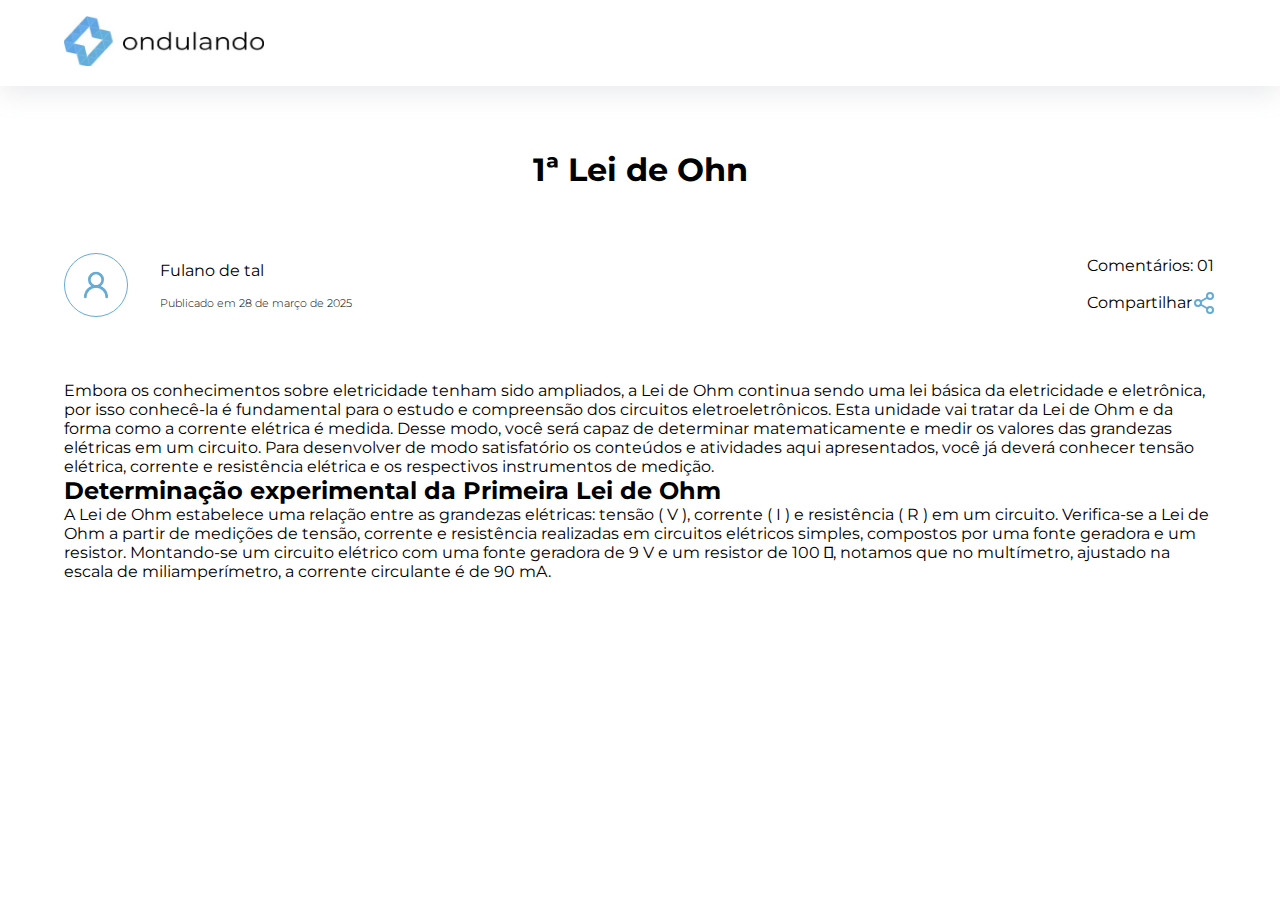
==== pages/article.html @ 0be1f5e7 ":construction: feat article page" ====
<!DOCTYPE html>
<html lang="pt-BR">
<head>
    <meta charset="UTF-8">
    <meta name="viewport" content="width=device-width, initial-scale=1.0">
    <title>Ondulando - 1ª Lei de Ohn</title>
    <link rel="shortcut icon" href="../img/favicon.ico" type="image/x-icon">
    <link rel="stylesheet" href="../css/global.css">
    <link rel="stylesheet" href="../css/articleStyle.css">
</head>
<body>
    <header>

        <div>
            <a href="../index.html"><img src="../img/logo.png" width="200px" height="50px" alt="Logo do site"></a>
        </div>
        <!-- <nav>
            <ul>
                <li><a href="#">Início</a></li>
                <li><a href="#">Recomendado</a></li>
            </ul>
        </nav>
        <div>
            <a href="#">Entrar</a>
        </div> -->

    </header>

    <main>
        <section class="top">
            <h1>1ª Lei de Ohn</h1>
        </section>

        <section class="top-section">
            <div class="left-side">
                <div class="profile-img">
                    <svg xmlns="http://www.w3.org/2000/svg" width="32" height="32" viewBox="0 0 24 24" fill="none" stroke="#66ABD4" stroke-width="2" stroke-linecap="round" stroke-linejoin="round" class="lucide lucide-user-round-icon lucide-user-round"><circle cx="12" cy="8" r="5"/><path d="M20 21a8 8 0 0 0-16 0"/></svg>
                </div>
                <div class="profile-info">
                    <span class="profile-name">Fulano de tal</span>
                    <span class="article-create-date">Publicado em 28 de março de 2025</span>
                </div>
            </div>
            <div class="right-side">
                <a href="#">Comentários: 01</a>
                <span>Compartilhar <svg xmlns="http://www.w3.org/2000/svg" width="24" height="24" viewBox="0 0 24 24" fill="none" stroke="#66ABD4" stroke-width="2" stroke-linecap="round" stroke-linejoin="round" class="lucide lucide-share2-icon lucide-share-2"><circle cx="18" cy="5" r="3"/><circle cx="6" cy="12" r="3"/><circle cx="18" cy="19" r="3"/><line x1="8.59" x2="15.42" y1="13.51" y2="17.49"/><line x1="15.41" x2="8.59" y1="6.51" y2="10.49"/></svg></span>
            </div>
        </section>

        <!-- <section class="mid-section">
            <div class="play-audio-container">
                <svg xmlns="http://www.w3.org/2000/svg" width="32" height="32" viewBox="0 0 24 24" fill="#66ABD4" stroke="#66ABD4" stroke-width="2" stroke-linecap="round" stroke-linejoin="round" class="lucide lucide-play-icon lucide-play"><polygon points="6 3 20 12 6 21 6 3"/></svg>
                <hr>
            </div>
            <span>Ouvir</span>
        </section> -->

        <section class="content-section">
            <p class="content-text">
                Embora os conhecimentos sobre eletricidade tenham sido ampliados, a Lei de Ohm 
                continua sendo uma lei básica da eletricidade e eletrônica, por isso conhecê-la é 
                fundamental para o estudo e compreensão dos circuitos eletroeletrônicos. 
                Esta unidade vai tratar da Lei de Ohm e da forma como a corrente elétrica é medida.  
                Desse modo, você será capaz de determinar matematicamente e medir os valores das 
                grandezas elétricas em um circuito. 
                Para desenvolver de modo satisfatório os conteúdos e atividades aqui apresentados, 
                você já deverá conhecer tensão elétrica, corrente e resistência elétrica e os 
                respectivos instrumentos de medição.
            </p>
            <h2 class="content-subtitle">Determinação experimental da Primeira Lei de Ohm</h2>
            <p class="content-text">
                A Lei de Ohm estabelece uma relação entre as grandezas elétricas: tensão ( V ), 
                corrente ( I ) e resistência ( R ) em um circuito.  
                Verifica-se a Lei de Ohm a partir de medições de tensão, corrente e resistência 
                realizadas em circuitos elétricos simples, compostos por uma fonte geradora e um 
                resistor. 
                Montando-se um circuito elétrico com uma fonte geradora de 9 V e um resistor de 100 
                , notamos que no multímetro, ajustado na escala de miliamperímetro, a corrente 
                circulante é de 90 mA. 
            </p>
        </section>
    </main>
</body>
</html>
---- css/global.css ----
@import url('https://fonts.googleapis.com/css2?family=Montserrat:ital,wght@0,100..900;1,100..900&display=swap');

* {
    margin: 0;
    padding: 0;
    box-sizing: border-box;

    font-family: 'Montserrat', sans-serif;
}

header {
    padding: 1em 4em;
    display: flex;
    justify-content: space-between;
    align-items: center;
    box-shadow: rgba(149, 157, 165, 0.2) 0px 8px 24px;
}

header ul {
    display: flex;
    list-style: none;
    gap: 2em;
}

header a {
    font-size: 1rem;
    transition: all 0.3s ease;
}

header a:hover {
    color: #66ABD4;
}

a {
    text-decoration: none;
    color: #000;
}

main {
    padding: 4em;
}

main .top h1 {
    font-size: 2rem;
    font-weight: bold;
}

@media screen and (max-width: 900px) {

    header {
        flex-direction: column;
        gap: 2em;
    }

    main .top {
        flex-direction: column;
        gap: 2em;
        justify-content: start;
    }
}
---- css/articleStyle.css ----
main .top h1 {
    text-align: center;
}

.top-section {
    margin-top: 4em;

    display: flex;
    justify-content: space-between;
    gap: 1em;
}

.left-side {
    display: flex;
    gap: 2em;
}

.profile-img {
    width: 64px;
    height: 64px;
    border-radius: 100%;
    border: 1px solid #66ABD4;
    
    display: flex;
    justify-content: center;
    align-items: center;
}

.profile-info {
    display: flex;
    flex-direction: column;
    justify-content: center;
    gap: 1em;
}

.profile-name {
    font-size: 1rem;
}

.article-create-date {
    font-size: .7rem;
    font-weight: 300;
}

.right-side {
    display: flex;
    flex-direction: column;
    justify-content: center;
    gap: 1em;

    font-size: 1rem;
}

.right-side span {
    display: flex;
    align-items: center;
}

.right-side span svg {
    cursor: pointer;
}

.mid-section {
    margin-top: 4em;

    text-align: center;
}

.mid-section span {
    font-size: 1rem;
    font-weight: 300;
}

.play-audio-container {
    display: flex;
    gap: 1em;
    align-items: center;

    margin: 0 auto .5em auto;

    border-radius: 16px;
    border: 1px solid #66ABD4;
    padding: 0.25em 2em;
    
    width: 50%;
}

.play-audio-container hr {
    width: 100%;
    border-color: #66ABD4;
}

.play-audio-container svg {
    cursor: pointer;
    transition: all 0.2s ease-out;
}

.play-audio-container svg:hover {
    cursor: pointer;
    fill: transparent;
}

.content-section {
    margin-top: 4em;
}

@media screen and (max-width: 768px) {
    .top-section {
        flex-direction: column;
        align-items: center;
    }

    .left-side {
        flex-direction: column;
        align-items: center;
    }

    .profile-info {
        align-items: center;
    }

    .play-audio-container {
        width: 100%;
    }
}
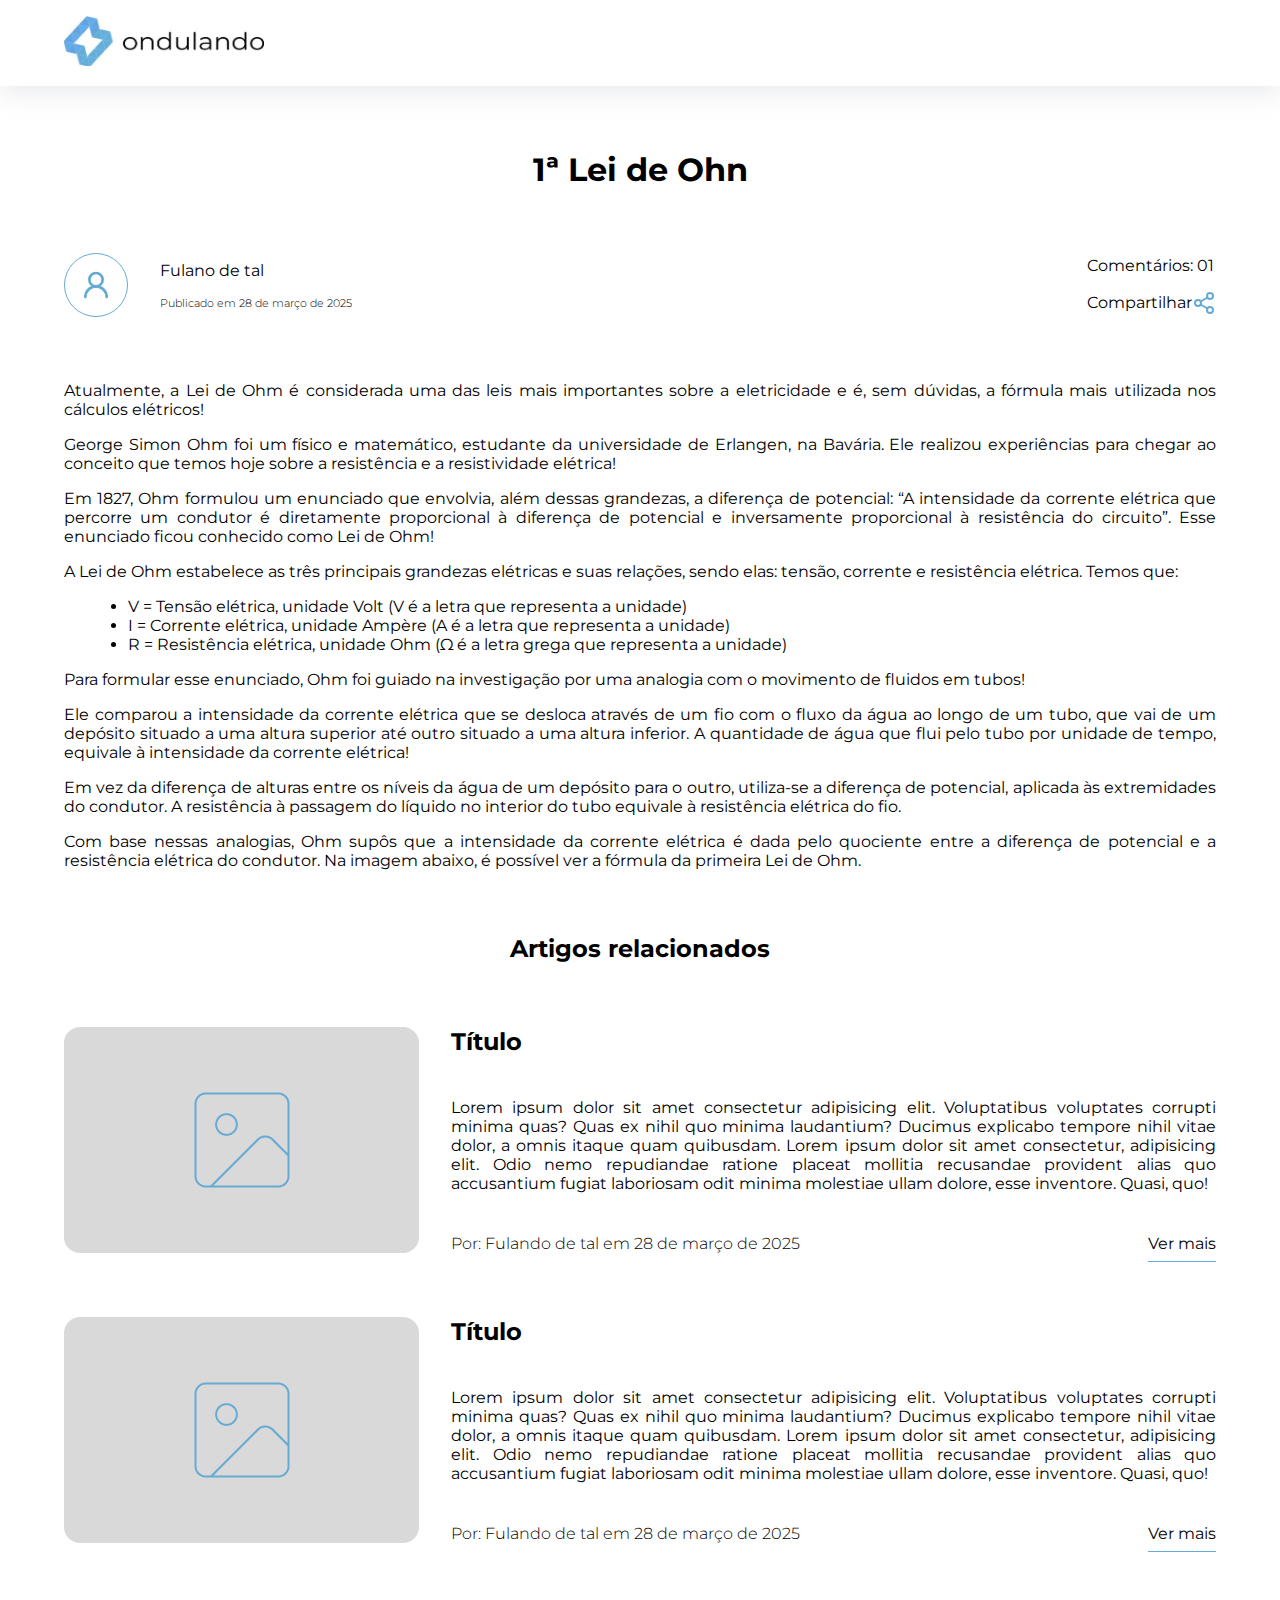
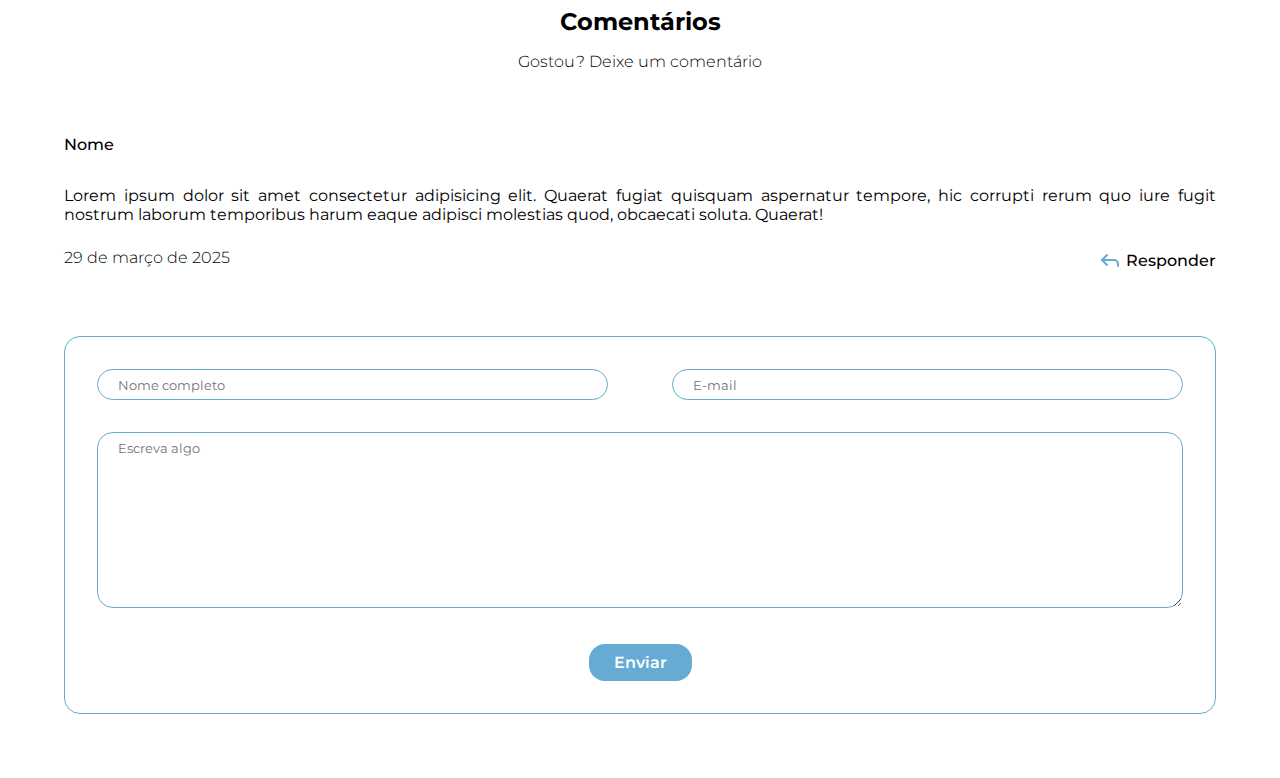
==== commit a13dee61: ":lipstick: feat Estilização" ====
--- a/pages/article.html
+++ b/pages/article.html
@@ -42,7 +42,7 @@
                 </div>
             </div>
             <div class="right-side">
-                <a href="#">Comentários: 01</a>
+                <a href="#comment-section">Comentários: 01</a>
                 <span>Compartilhar <svg xmlns="http://www.w3.org/2000/svg" width="24" height="24" viewBox="0 0 24 24" fill="none" stroke="#66ABD4" stroke-width="2" stroke-linecap="round" stroke-linejoin="round" class="lucide lucide-share2-icon lucide-share-2"><circle cx="18" cy="5" r="3"/><circle cx="6" cy="12" r="3"/><circle cx="18" cy="19" r="3"/><line x1="8.59" x2="15.42" y1="13.51" y2="17.49"/><line x1="15.41" x2="8.59" y1="6.51" y2="10.49"/></svg></span>
             </div>
         </section>
@@ -57,27 +57,90 @@
 
         <section class="content-section">
             <p class="content-text">
-                Embora os conhecimentos sobre eletricidade tenham sido ampliados, a Lei de Ohm 
-                continua sendo uma lei básica da eletricidade e eletrônica, por isso conhecê-la é 
-                fundamental para o estudo e compreensão dos circuitos eletroeletrônicos. 
-                Esta unidade vai tratar da Lei de Ohm e da forma como a corrente elétrica é medida.  
-                Desse modo, você será capaz de determinar matematicamente e medir os valores das 
-                grandezas elétricas em um circuito. 
-                Para desenvolver de modo satisfatório os conteúdos e atividades aqui apresentados, 
-                você já deverá conhecer tensão elétrica, corrente e resistência elétrica e os 
-                respectivos instrumentos de medição.
+                Atualmente, a Lei de Ohm é considerada uma das leis mais importantes sobre a eletricidade e é, sem dúvidas, a fórmula mais utilizada nos cálculos elétricos!
             </p>
-            <h2 class="content-subtitle">Determinação experimental da Primeira Lei de Ohm</h2>
             <p class="content-text">
-                A Lei de Ohm estabelece uma relação entre as grandezas elétricas: tensão ( V ), 
-                corrente ( I ) e resistência ( R ) em um circuito.  
-                Verifica-se a Lei de Ohm a partir de medições de tensão, corrente e resistência 
-                realizadas em circuitos elétricos simples, compostos por uma fonte geradora e um 
-                resistor. 
-                Montando-se um circuito elétrico com uma fonte geradora de 9 V e um resistor de 100 
-                , notamos que no multímetro, ajustado na escala de miliamperímetro, a corrente 
-                circulante é de 90 mA. 
+                George Simon Ohm foi um físico e matemático, estudante da universidade de Erlangen, na Bavária. Ele realizou experiências para chegar ao conceito que temos hoje sobre a resistência e a resistividade elétrica!
             </p>
+            <p class="content-text">
+                Em 1827, Ohm formulou um enunciado que envolvia, além dessas grandezas, a diferença de potencial: “A intensidade da corrente elétrica que percorre um condutor é diretamente proporcional à diferença de potencial e inversamente proporcional à resistência do circuito”. Esse enunciado ficou conhecido como Lei de Ohm!
+            </p>
+            <p class="content-text">
+                A Lei de Ohm estabelece as três principais grandezas elétricas e suas relações, sendo elas: tensão, corrente e resistência elétrica. Temos que:
+            </p>
+            <ul class="content-list">
+                <li>
+                    V = Tensão elétrica, unidade Volt (V é a letra que representa a unidade)
+                </li>
+                <li>
+                    I = Corrente elétrica, unidade Ampère (A é a letra que representa a unidade)
+                </li>
+                <li>
+                    R = Resistência elétrica, unidade Ohm (Ω é a letra grega que representa a unidade)
+                </li>
+            </ul>
+            <p class="content-text">
+                Para formular esse enunciado, Ohm foi guiado na investigação por uma analogia com o movimento de fluidos em tubos!
+            </p>
+            <p class="content-text">
+                Ele comparou a intensidade da corrente elétrica que se desloca através de um fio com o fluxo da água ao longo de um tubo, que vai de um depósito situado a uma altura superior até outro situado a uma altura inferior. A quantidade de água que flui pelo tubo por unidade de tempo, equivale à intensidade da corrente elétrica!
+            </p>
+            <p class="content-text">
+                Em vez da diferença de alturas entre os níveis da água de um depósito para o outro, utiliza-se a diferença de potencial, aplicada às extremidades do condutor. A resistência à passagem do líquido no interior do tubo equivale à resistência elétrica do fio.
+            </p>
+            <p class="content-text">
+                Com base nessas analogias, Ohm supôs que a intensidade da corrente elétrica é dada pelo quociente entre a diferença de potencial e a resistência elétrica do condutor. Na imagem abaixo, é possível ver a fórmula da primeira Lei de Ohm.
+            </p>
+        </section>
+
+        <section class="articles">
+            <h2 class="subtitle-center">Artigos relacionados</h2>
+            <article class="article">
+                <img src="../img/Group 51.jpg" alt="Foto do artigo.">
+                <div class="article-content">
+                    <h2>Título</h2>
+                    <p>Lorem ipsum dolor sit amet consectetur adipisicing elit. Voluptatibus voluptates corrupti minima quas? Quas ex nihil quo minima laudantium? Ducimus explicabo tempore nihil vitae dolor, a omnis itaque quam quibusdam. Lorem ipsum dolor sit amet consectetur, adipisicing elit. Odio nemo repudiandae ratione placeat mollitia recusandae provident alias quo accusantium fugiat laboriosam odit minima molestiae ullam dolore, esse inventore. Quasi, quo!</p>
+                    <div class="article-info">
+                        <span>Por: Fulando de tal em 28 de março de 2025</span>
+                        <a href="./pages/article.html" target="_blank">Ver mais</a>
+                    </div>
+                </div>
+            </article>
+            <article class="article">
+                <img src="../img/Group 51.jpg" alt="Foto do artigo.">
+                <div class="article-content">
+                    <h2>Título</h2>
+                    <p>Lorem ipsum dolor sit amet consectetur adipisicing elit. Voluptatibus voluptates corrupti minima quas? Quas ex nihil quo minima laudantium? Ducimus explicabo tempore nihil vitae dolor, a omnis itaque quam quibusdam. Lorem ipsum dolor sit amet consectetur, adipisicing elit. Odio nemo repudiandae ratione placeat mollitia recusandae provident alias quo accusantium fugiat laboriosam odit minima molestiae ullam dolore, esse inventore. Quasi, quo!</p>
+                    <div class="article-info">
+                        <span>Por: Fulando de tal em 28 de março de 2025</span>
+                        <a href="./pages/article.html" target="_blank">Ver mais</a>
+                    </div>
+                </div>
+            </article>
+        </section>
+
+        <section class="comments">
+            <h2 class="subtitle-center">Comentários</h2>
+            <h3 class="sub-subtitle-center">Gostou? Deixe um comentário</h3>
+            <div class="comment">
+                <span class="comment-name-user">Nome</span>
+                <p class="comment-user">Lorem ipsum dolor sit amet consectetur adipisicing elit. Quaerat fugiat quisquam aspernatur tempore, hic corrupti rerum quo iure fugit nostrum laborum temporibus harum eaque adipisci molestias quod, obcaecati soluta. Quaerat!</p>
+                <div class="comment-bottom">
+                    <span class="comment-date">29 de março de 2025</span>
+                    <span class="comment-reply"><svg xmlns="http://www.w3.org/2000/svg" width="24" height="24" viewBox="0 0 24 24" fill="none" stroke="#66ABD4" stroke-width="2" stroke-linecap="round" stroke-linejoin="round" class="lucide lucide-reply-icon lucide-reply"><polyline points="9 17 4 12 9 7"/><path d="M20 18v-2a4 4 0 0 0-4-4H4"/></svg> Responder</span>
+                </div>
+            </div>
+        </section>
+
+        <section id="comment-section" class="send-comment">
+            <form action="">
+                <div class="input-control">
+                    <input type="text" placeholder="Nome completo" required>
+                    <input type="email" placeholder="E-mail" required>
+                </div>
+                <textarea name="comment" rows="10" id="comment" placeholder="Escreva algo" required></textarea>
+                <input type="button" value="Enviar">
+            </form>
         </section>
     </main>
 </body>
--- a/css/global.css
+++ b/css/global.css
@@ -45,6 +45,79 @@
     font-weight: bold;
 }
 
+.articles {
+    margin-top: 4em;
+    display: flex;
+    flex-direction: column;
+    gap: 4em;
+}
+
+.article {
+    display: flex;
+    gap: 2em;
+}
+
+.article img {
+    width: 100%;
+    max-width: 355px;
+    max-height: 226px;
+    border-radius: 16px;
+}
+
+.article h2 {
+    font-size: 1.5rem;
+    font-weight: bold;
+}
+
+.article .article-content {
+    display: flex;
+    flex-direction: column;
+    gap: 2rem;
+    justify-content: space-between;
+}
+
+.article .article-content p {
+    font-size: 1rem;
+    text-align: justify;
+}
+
+.article .article-info {
+    display: flex;
+    justify-content: space-between;
+}
+
+.article .article-info span {
+    font-size: 1rem;
+    font-weight: 300;
+}
+
+.article .article-info a {
+    font-size: 1rem;
+    text-decoration: underline;
+    text-underline-offset: 0.75em;
+    text-decoration-color: #66ABD4;
+}
+
+.subtitle-center {
+    text-align: center;
+    font-size: 1.5rem;
+}
+
+.sub-subtitle-center {
+    font-size: 1rem;
+    text-align: center;
+    font-weight: 300;
+    margin-top: 1em;
+}
+
+@media screen and (max-width: 1228px) {
+
+    .article {
+        flex-direction: column;
+        align-items: center;
+    }
+}
+
 @media screen and (max-width: 900px) {
 
     header {
@@ -57,4 +130,13 @@
         gap: 2em;
         justify-content: start;
     }
+}
+
+@media screen and (max-width: 612px) {
+
+    .article-info {
+        flex-direction: column;
+        gap: 2em;
+        align-items: center;
+    }
 }--- a/css/articleStyle.css
+++ b/css/articleStyle.css
@@ -104,6 +104,104 @@
     margin-top: 4em;
 }
 
+.content-text, .content-subtitle {
+    font-size: 1rem;
+    margin: 1em 0;
+}
+
+.content-text {
+    text-align: justify;
+}
+
+.content-subtitle {
+    font-size: 1.5rem;
+}
+
+.content-list {
+    padding: 0 4em;
+}
+
+.comments {
+    margin-top: 4em;
+}
+
+.comment {
+    margin-top: 4em;
+    font-size: 1rem;
+}
+
+.comment-name-user {
+    font-weight: 500;
+}
+
+.comment-user {
+    margin: 2em 0 1.5em 0;
+    text-align: justify;
+}
+
+.comment-bottom {
+    display: flex;
+    justify-content: space-between;
+}
+
+.comment-date {
+    font-weight: 300;
+}
+
+.comment-reply {
+    font-weight: 500; 
+    cursor: pointer;
+    display: inline-flex;
+    align-items: center;
+    gap: .25em;
+}
+
+.send-comment {
+    margin-top: 4em;
+    padding: 2em;
+    border: 1px solid #66ABD4;
+    border-radius: 16px;
+}
+
+.input-control {
+    display: flex;
+    gap: 4em;
+    align-items: center;
+
+    margin-bottom: 2em;
+}
+
+.input-control input, .send-comment textarea {
+    width: 100%;
+    outline: none;
+    border: 1px solid #66ABD4;
+    padding: .5em 1.5em;
+    border-radius: 16px;
+}
+
+.send-comment input[type="button"] {
+    display: block;
+    margin: 2em auto 0 auto;
+
+    border: 1px solid transparent;
+    background-color: #66ABD4;
+    border-radius: 16px;
+    padding: .5em 1.5em;
+    color: #fff;
+    font-weight: 600;
+    font-size: 1rem;
+    cursor: pointer;
+
+    transition: all 0.2s ease-out;
+}
+
+.send-comment input[type="button"]:hover {
+    background-color: #fff;
+    color: #66ABD4;
+    border: 1px solid #66ABD4;
+}
+
+
 @media screen and (max-width: 768px) {
     .top-section {
         flex-direction: column;
@@ -122,4 +220,15 @@
     .play-audio-container {
         width: 100%;
     }
+}
+
+@media screen and (max-width: 568px) {
+    .send-comment {
+        padding: 1em;
+    }
+
+    .input-control {
+        flex-direction: column;
+        gap: 1em;
+    }
 }